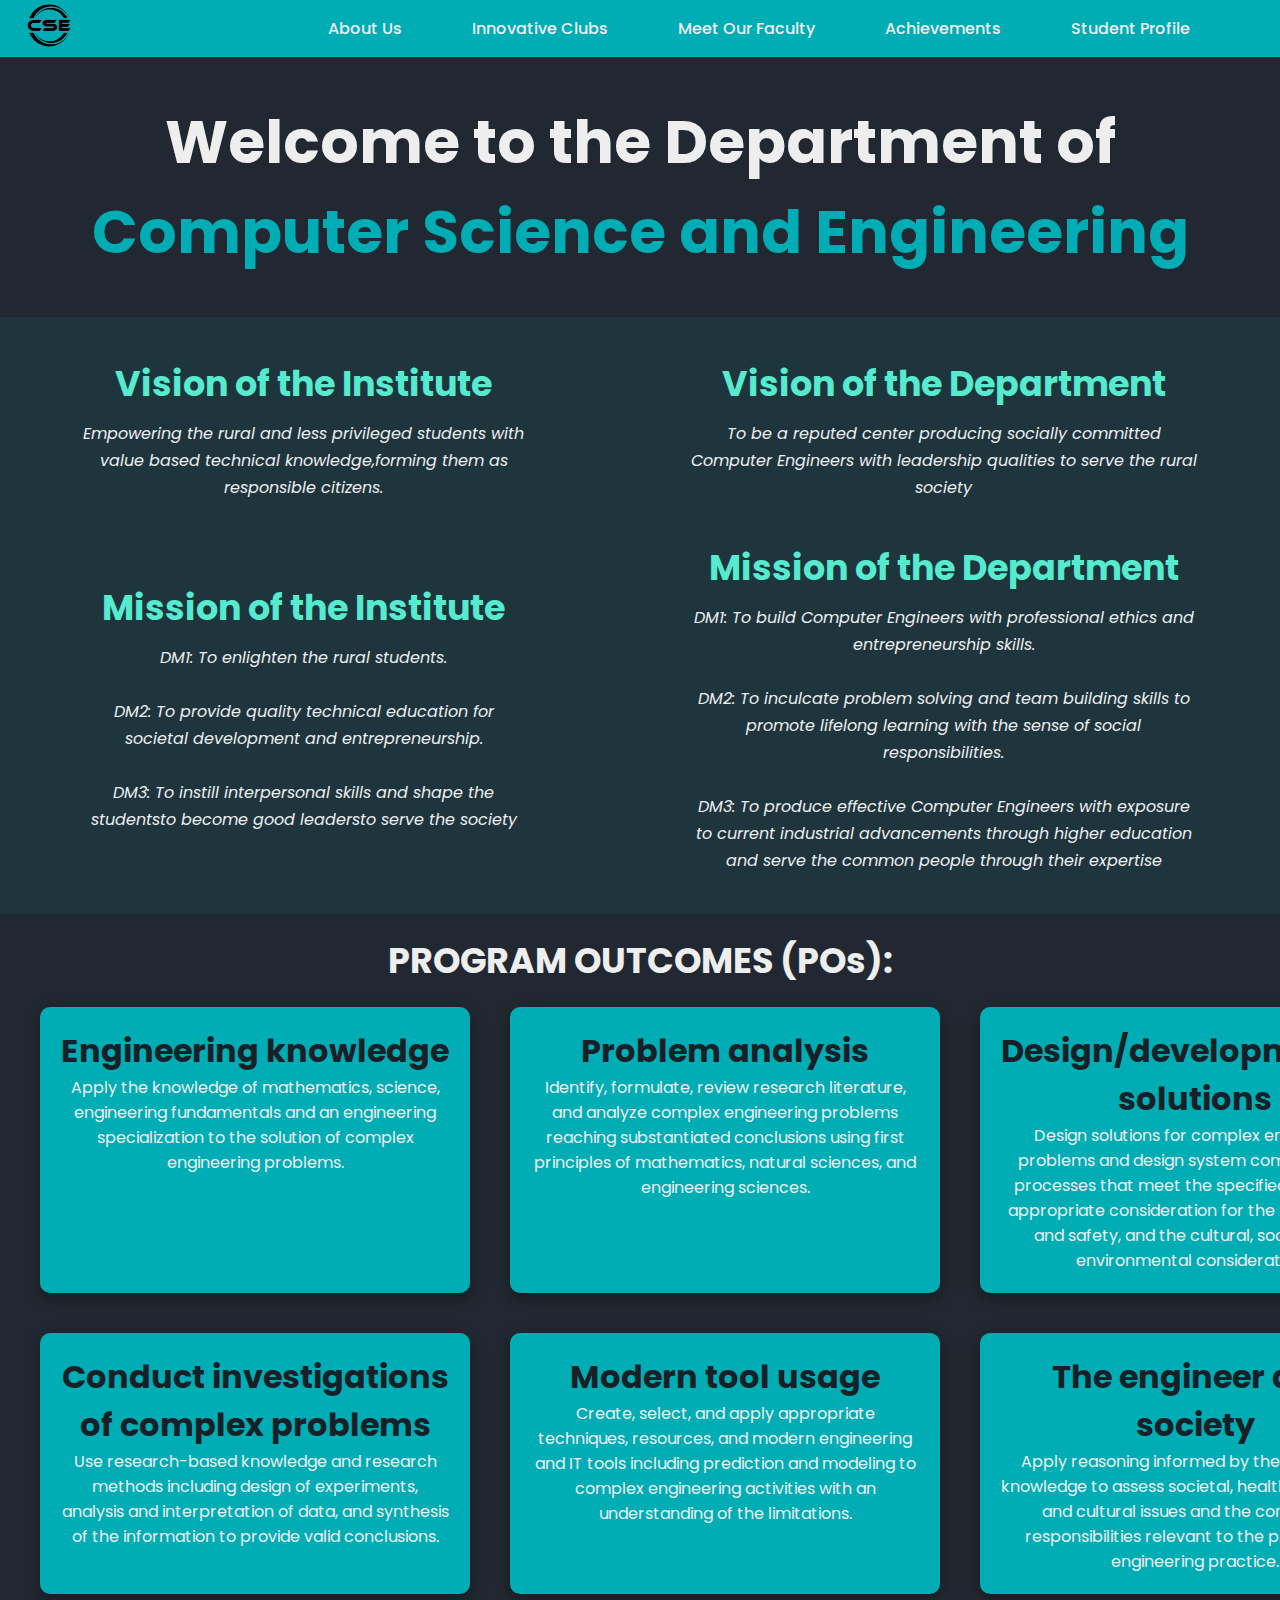
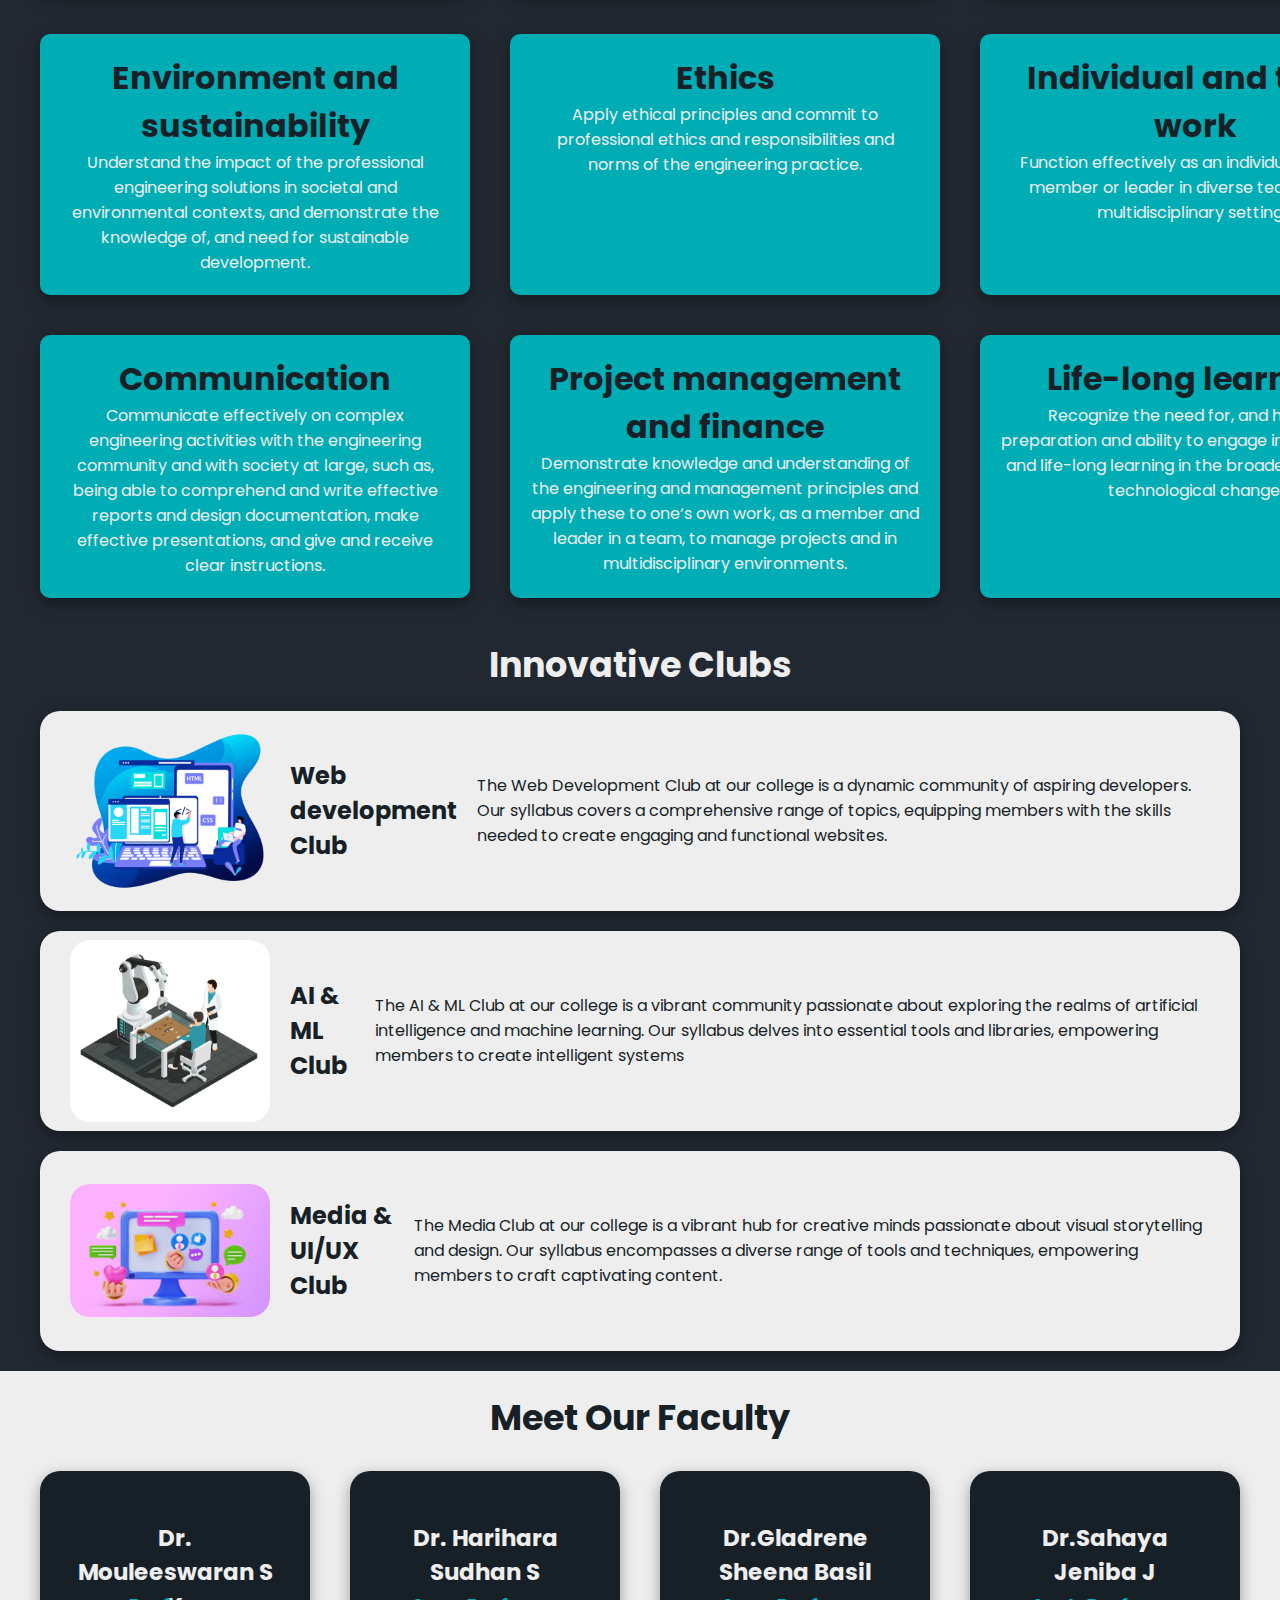
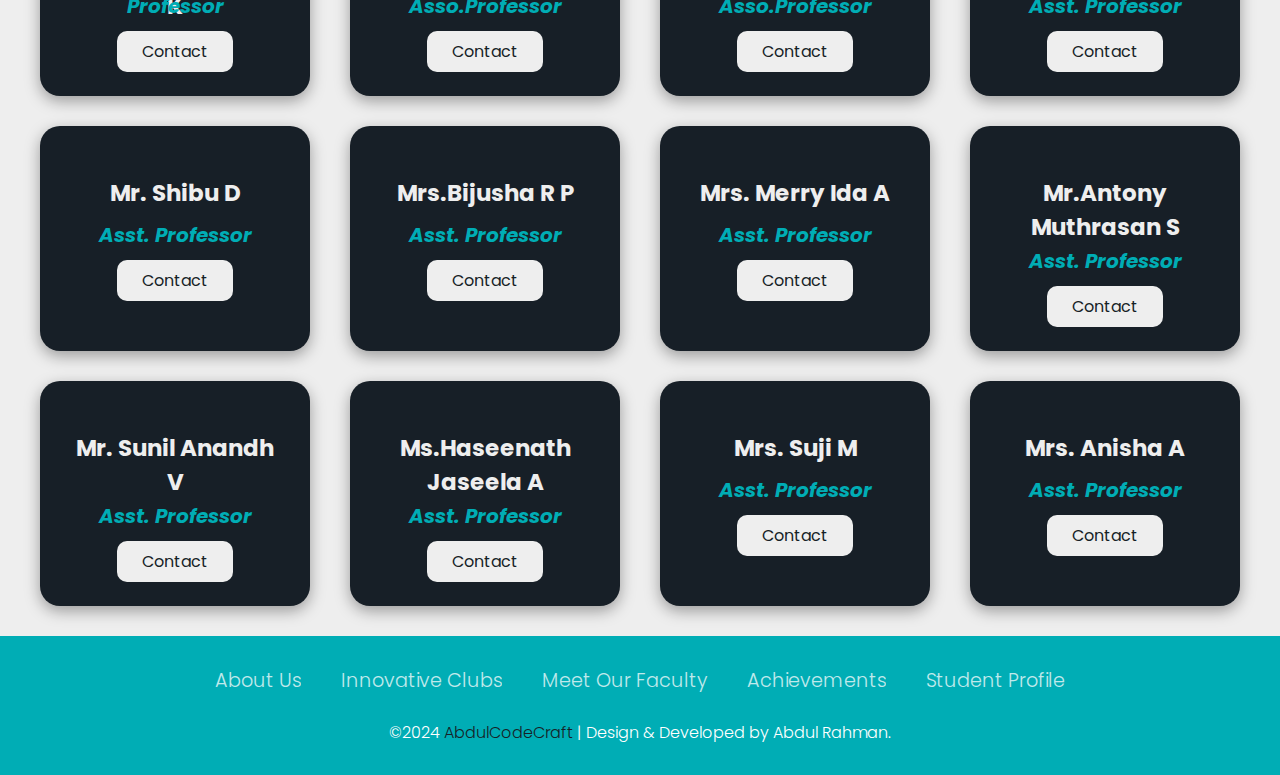
==== index.html @ 97bdfa5d "Initial Commit" ====
<!DOCTYPE html>
<html lang="en">
  <head>
    <meta charset="UTF-8" />
    <meta name="viewport" content="width=device-width, initial-scale=1.0" />
    <link rel="icon" type="image/x-icon" href="/assets/images/transparent.png">
    <link rel="stylesheet" href="assets/style.css" />
    <title>Department of CSE</title>
  </head>
  <body>
    <section id="AboutUs">
      <section class="navbar-section">
        <img src="assets/images/logo.png" alt="" />
        <ul>
          <li><a href="#AboutUs">About Us</a></li>
          <li><a href="#InnovativeClubs">Innovative Clubs</a></li>
          <li><a href="#MeetOurFaculty">Meet Our Faculty</a></li>
          <li><a href="Achievement.html">Achievements</a></li>
          <li>
            <a href="studentProfile.html">Student Profile</a>
          </li>
        </ul>
      </section>

      <section class="about-section">
        <h1>
          Welcome to the Department of <br />
          <span> Computer Science and Engineering</span>
        </h1>
      </section>

      <div class="vs">
        <div class="vision-mission2">
          <div class="vision">
            <h1>Vision of the Institute</h1>

            <p>
              Empowering the rural and less privileged students with value based
              technical knowledge,forming them as responsible citizens.
            </p>
          </div>
          <div class="mission">
            <h1>Mission of the Institute</h1>
            <p>
              DM1: To enlighten the rural students.
              <br />
              <br />
              DM2: To provide quality technical education for societal
              development and entrepreneurship.
              <br />
              <br />
              DM3: To instill interpersonal skills and shape the studentsto
              become good leadersto serve the society
            </p>
          </div>
        </div>
        <div class="vision-mission2">
          <div class="vision">
            <h1>Vision of the Department</h1>

            <p>
              To be a reputed center producing socially committed Computer
              Engineers with leadership qualities to serve the rural society
            </p>
          </div>
          <div class="mission">
            <h1>Mission of the Department</h1>
            <p>
              DM1: To build Computer Engineers with professional ethics and
              entrepreneurship skills.
              <br />
              <br />
              DM2: To inculcate problem solving and team building skills to
              promote lifelong learning with the sense of social
              responsibilities.
              <br />
              <br />
              DM3: To produce effective Computer Engineers with exposure to
              current industrial advancements through higher education and serve
              the common people through their expertise
            </p>
          </div>
        </div>
      </div>

      <section class="program-outcomes">
        <h1 class="headline">PROGRAM OUTCOMES (POs):</h1>
        <div class="main">
          <div>
            <h1>Engineering knowledge</h1>
            <p>
              Apply the knowledge of mathematics, science, engineering
              fundamentals and an engineering specialization to the solution of
              complex engineering problems.
            </p>
          </div>
          <div>
            <h1>Problem analysis</h1>
            <p>
              Identify, formulate, review research literature, and analyze
              complex engineering problems reaching substantiated conclusions
              using first principles of mathematics, natural sciences, and
              engineering sciences.
            </p>
          </div>
          <div>
            <h1>Design/development of solutions</h1>
            <p>
              Design solutions for complex engineering problems and design
              system components or processes that meet the specified needs with
              appropriate consideration for the public health and safety, and
              the cultural, societal, and environmental considerations.
            </p>
          </div>
          <div>
            <h1>Conduct investigations of complex problems</h1>
            <p>
              Use research-based knowledge and research methods including design
              of experiments, analysis and interpretation of data, and synthesis
              of the information to provide valid conclusions.
            </p>
          </div>
          <div>
            <h1>Modern tool usage</h1>
            <p>
              Create, select, and apply appropriate techniques, resources, and
              modern engineering and IT tools including prediction and modeling
              to complex engineering activities with an understanding of the
              limitations.
            </p>
          </div>
          <div>
            <h1>The engineer and society</h1>
            <p>
              Apply reasoning informed by the contextual knowledge to assess
              societal, health, safety, legal and cultural issues and the
              consequent responsibilities relevant to the professional
              engineering practice.
            </p>
          </div>
          <div>
            <h1>Environment and sustainability</h1>
            <p>
              Understand the impact of the professional engineering solutions in
              societal and environmental contexts, and demonstrate the knowledge
              of, and need for sustainable development.
            </p>
          </div>
          <div>
            <h1>Ethics</h1>
            <p>
              Apply ethical principles and commit to professional ethics and
              responsibilities and norms of the engineering practice.
            </p>
          </div>
          <div>
            <h1>Individual and team work</h1>
            <p>
              Function effectively as an individual, and as a member or leader
              in diverse teams, and in multidisciplinary settings.
            </p>
          </div>
          <div>
            <h1>Communication</h1>
            <p>
              Communicate effectively on complex engineering activities with the
              engineering community and with society at large, such as, being
              able to comprehend and write effective reports and design
              documentation, make effective presentations, and give and receive
              clear instructions.
            </p>
          </div>
          <div>
            <h1>Project management and finance</h1>
            <p>
              Demonstrate knowledge and understanding of the engineering and
              management principles and apply these to one‘s own work, as a
              member and leader in a team, to manage projects and in
              multidisciplinary environments.
            </p>
          </div>
          <div>
            <h1>Life-long learning</h1>
            <p>
              Recognize the need for, and have the preparation and ability to
              engage in independent and life-long learning in the broadest
              context of technological change.
            </p>
          </div>
        </div>
      </section>
    </section>

    <section id="InnovativeClubs">
      <section class="innovative-club">
        <h1>Innovative Clubs</h1>
        <div class="club-image">
          <div class="card">
            <img src="assets/images/web.png" alt="" />
            <h2>Web development Club</h2>
            <p>
              The Web Development Club at our college is a dynamic community of
              aspiring developers. Our syllabus covers a comprehensive range of
              topics, equipping members with the skills needed to create
              engaging and functional websites.
            </p>
          </div>
          <div class="card">
            <img src="assets/images/aiml-club.jpg" alt="" />
            <h2>AI & ML Club</h2>
            <p>
              The AI & ML Club at our college is a vibrant community passionate
              about exploring the realms of artificial intelligence and machine
              learning. Our syllabus delves into essential tools and libraries,
              empowering members to create intelligent systems
            </p>
          </div>
          <div class="card">
            <img src="assets/images/media-club.jpg" alt="" />
            <h2>Media & UI/UX Club</h2>
            <p>
              The Media Club at our college is a vibrant hub for creative minds
              passionate about visual storytelling and design. Our syllabus
              encompasses a diverse range of tools and techniques, empowering
              members to craft captivating content.
            </p>
          </div>
        </div>
      </section>
    </section>

    <section id="MeetOurFaculty">
      <section class="faculty-section">
        <h1 class="faculty-heading">Meet Our Faculty</h1>

        <div class="parent-faculty-card">
          <div>
            <div class="faculty-card">
              <h1>Dr. Mouleeswaran S K</h1>
              <h2>Professor</h2>
              <a href="" class="faculty-btn">Contact</a>
            </div>
            <div class="faculty-card">
              <h1>Dr. Harihara Sudhan S</h1>
              <h2>Asso.Professor</h2>
              <a href="" class="faculty-btn">Contact</a>
            </div>
            <div class="faculty-card">
              <h1>Dr.Gladrene Sheena Basil</h1>
              <h2>Asso.Professor</h2>
              <a href="" class="faculty-btn">Contact</a>
            </div>
            <div class="faculty-card">
              <h1>Dr.Sahaya Jeniba J</h1>
              <h2>Asst. Professor</h2>
              <a href="tel:9566576738" class="faculty-btn">Contact</a>
            </div>
          </div>

          <div>
            <div class="faculty-card">
              <h1>Mr. Shibu D</h1>
              <h2>Asst. Professor</h2>
              <a href="" class="faculty-btn">Contact</a>
            </div>
            <div class="faculty-card">
              <h1>Mrs.Bijusha R P</h1>
              <h2>Asst. Professor</h2>
              <a href="" class="faculty-btn">Contact</a>
            </div>
            <div class="faculty-card">
              <h1>Mrs. Merry Ida A</h1>
              <h2>Asst. Professor</h2>
              <a href="tel:9445964299" class="faculty-btn">Contact</a>
            </div>
            <div class="faculty-card">
              <h1>Mr.Antony Muthrasan S</h1>
              <h2>Asst. Professor</h2>
              <a href="tel:9994134713" class="faculty-btn">Contact</a>
            </div>
          </div>

          <div>
            <div class="faculty-card">
              <h1>Mr. Sunil Anandh V</h1>
              <h2>Asst. Professor</h2>
              <a href="tel:9994499202" class="faculty-btn">Contact</a>
            </div>
            <div class="faculty-card">
              <h1>Ms.Haseenath Jaseela A</h1>
              <h2>Asst. Professor</h2>
              <a href="" class="faculty-btn">Contact</a>
            </div>
            <div class="faculty-card">
              <h1>Mrs. Suji M</h1>
              <h2>Asst. Professor</h2>
              <a href="" class="faculty-btn">Contact</a>
            </div>
            <div class="faculty-card">
              <h1>Mrs. Anisha A</h1>
              <h2>Asst. Professor</h2>
              <a href="" class="faculty-btn">Contact</a>
            </div>
          </div>
        </div>
      </section>
    </section>

    <footer class="footer">
      <div class="waves">
        <div class="wave" id="wave1"></div>
        <div class="wave" id="wave2"></div>
        <div class="wave" id="wave3"></div>
        <div class="wave" id="wave4"></div>
      </div>

      <ul class="menu">
        <li class="menu__item">
          <a class="menu__link" href="#AboutUs">About Us</a>
        </li>
        <li class="menu__item">
          <a class="menu__link" href="#InnovativeClubs">Innovative Clubs</a>
        </li>
        <li class="menu__item">
          <a class="menu__link" href="#MeetOurFaculty">Meet Our Faculty</a>
        </li>
        <li class="menu__item">
          <a class="menu__link" href="Achievement.html">Achievements</a>
        </li>
        <li class="menu__item">
          <a class="menu__link" href="studentProfile.html">Student Profile</a>
        </li>
      </ul>
      <p>
        &copy;2024
        <a href="https://github.com/AbdulCodeCraft" class="github" title="click to Source code"
          >AbdulCodeCraft</a
        >
        | Design & Developed by Abdul Rahman.
      </p>
    </footer>
  </body>
</html>
---- assets/style.css ----
@import url('https://fonts.googleapis.com/css2?family=Lexend:wght@100..900&family=Poppins:ital,wght@0,100;0,200;0,300;0,400;0,500;0,600;0,700;0,800;0,900;1,100;1,200;1,300;1,400;1,500;1,600;1,700;1,800;1,900&display=swap');

/* css resetting */
*{
    padding: 0%;
    margin: 0%;
    box-sizing: border-box;
    font-family: "Poppins", sans-serif;
    text-decoration: none;
    /* color: #EEEEEE; */
    list-style: none;
    scroll-behavior: smooth;
}
html{
    scroll-behavior: smooth;
}
body{
    background-color: #222831;
    color: #eeeeee;
}
.navbar-section a{
     color: #EEEEEE;
}
/* navbar section */

.navbar-section{
   
    display: flex;
    align-items: center;
    justify-content: space-between;
    background-color:#00ADB5;
    padding: 0px 20px;
   
}
.navbar-section ul{
    display: flex;
    justify-content: flex-end;
}
.navbar-section ul li a{
    margin-right: 70px;
    font-weight: 500;
    transition: all 0.42s ease;
    
}

.navbar-section ul li a:hover{
    color: #222831;
    transition: all 0.42s ease;
}
.navbar-section img{
    width: 60px;
}

/* .about-section */

.about-section{
   padding: 0px 20px;
}
.about-section h1{
   font-size: 60px;
   padding: 40px 0px;
   text-align: center;
   
}
.about-section h1 span{
    color: #00ADB5;
}

/* vision and mission */
.vs{
    display: grid;
    grid-template-columns: auto auto;
    background-color: rgb(0, 173, 181,0.1);
    margin-bottom: 20px;
}
.vs h1{
    color: #56eace;
}
.vision-mission2{
    display: grid;
   
    gap: 40px;
    margin: 40px 80px;
    text-align: center;
}
.vision-mission2 h1{
    margin-bottom: 10px;
    font-size: 35px;
    
}
.vision-mission2 p{
    line-height: 27px;
    font-style: italic;
  
}

/* program outcomes */

.program-outcomes .main{
    display: grid;
    grid-template-columns: auto auto auto;
    padding: 0px 20px;
    gap: 40px;
    margin: 20px;
    text-align: center;
    
}
.main div{
    background-color: #00ADB5;
    padding: 20px ;
    border-radius: 10px;
    scale: 1;
    transition: all 0.42s ease;
    width: 430px;
    box-shadow: rgba(0, 0, 0, 0.35) 0px 5px 15px;
}
.main div:hover{
    scale: 1.05;
    transition: all 0.42 ease;
}
.main div h1{
    color: #171f27;
}
.program-outcomes .headline{
    font-size: 35px;
    text-align: center;
}

/* innovative club */
.innovative-club{
    padding: 0px 20px;
}
.innovative-club h1{
   text-align: center;
}

.innovative-club img{
    width: 200px;
    border-radius: 20px;
}
#MeetOurFaculty{
    padding: 0%;
}
.card{
    display: flex;
    align-items: center;
    gap: 20px;
    background-color: #EEEEEE ;
    color: #171f27;
    padding: 0px 30px;
    border-radius: 20px;
    margin: 20px;
    height: 200px;
    box-shadow: rgba(0, 0, 0, 0.35) 0px 5px 15px;
    transition: all 1s ease;
}
.card:hover{
     transition: all 1s ease;
     background: linear-gradient(to right,#00ADB5,pink);
}
.innovative-club h1{
    font-size: 35px;
    padding-top: 20px;
}

/* meet out faculty */
.faculty-section{
    background-color: #EEEEEE;
    margin-bottom: 0%;
    padding-bottom: 0%;
    
}

.faculty-section h1{
    color: #171f27;
    text-align: center;
    font-size: 35px;
    padding-top: 20px;
  
    height: 80px;
   
}
.faculty-heading{
    margin: 20px 0px;

}
.faculty-card{
    background-color: red;
    width: 300px;
    height: 225px;
    border-radius: 20px;
    padding: 30px;
    padding-bottom: 40px;
    text-align: center;
    display: flex;
    flex-direction: column;
    justify-content: center;
    align-items: center;
    gap: 10px;
    background-color: #171f27;
    box-shadow: rgba(0, 0, 0, 0.35) 0px 5px 15px;
    /* box-shadow: rgba(164, 97, 227, 0.35) 0px 5px 15px; */
   
    transition: all 1s ease;
}
.faculty-card:hover{
    transform: skew(2deg);
    /* transform: translate(23px); */
    transition: all 1s ease;
    
}
.faculty-card img{
   width: 150px;
   border-radius: 50%;
   box-shadow: rgba(164, 97, 227, 0.35) 0px 5px 15px;
}
.faculty-card h1{
    font-size: 23px;
    color: #EEEEEE;
}
.faculty-section h2{
    font-size: 20px;
    font-style: italic;
    color: #00ADB5;
}
.faculty-btn{
    background-color: #EEEEEE;
    color: #171f27;
    padding: 8px 25px;
    border-radius: 10px;
    transition: all 0.42s ease;
    margin-bottom: 20px;
 
}
.faculty-btn:hover{
    background-color: #00ADB5;
    color: #EEEEEE;
    transition: all 0.42s ease;
}
.faculty-card-container{
    display: flex;  
}
.parent-faculty-card div{
    display: flex;
    justify-content: space-around;
    align-items: center;
    margin: 0px 20px;
    padding-bottom: 30px;
}

.footer {
    position: relative;
    width: 100%;
    background: #00ADB5;
    color: #171f27;
    min-height: 100px;
    padding: 20px 50px;
    
    display: flex;
    justify-content: center;
    align-items: center;
    flex-direction: column;
  }
  
  .social-icon,
  .menu {
    position: relative;
    display: flex;
    justify-content: center;
    align-items: center;
    margin: 10px 0;
    flex-wrap: wrap;
  }
  
  .social-icon__item,
  .menu__item {
    list-style: none;
  }
  
 
  .social-icon__link:hover {
    transform: translateY(-10px);
  }
  
  .menu__link {
    font-size: 1.2rem;
    color: #fff;
    margin: 0 20px;
    display: inline-block;
    transition: 0.5s;
    text-decoration: none;
    opacity: 0.75;
    font-weight: 300;
  }
  
  .menu__link:hover {
    opacity: 1;
    color: #171f27;
  }
  
  .footer p {
    color: #fff;
    margin: 15px 0 10px 0;
    font-size: 1rem;
    font-weight: 300;
  }
  .github{
    color: #171f27;
    transition: all 0.42s ease;
  }
  .github :hover{
    color: #222831;
    transition: all 0.42s ease;
  }
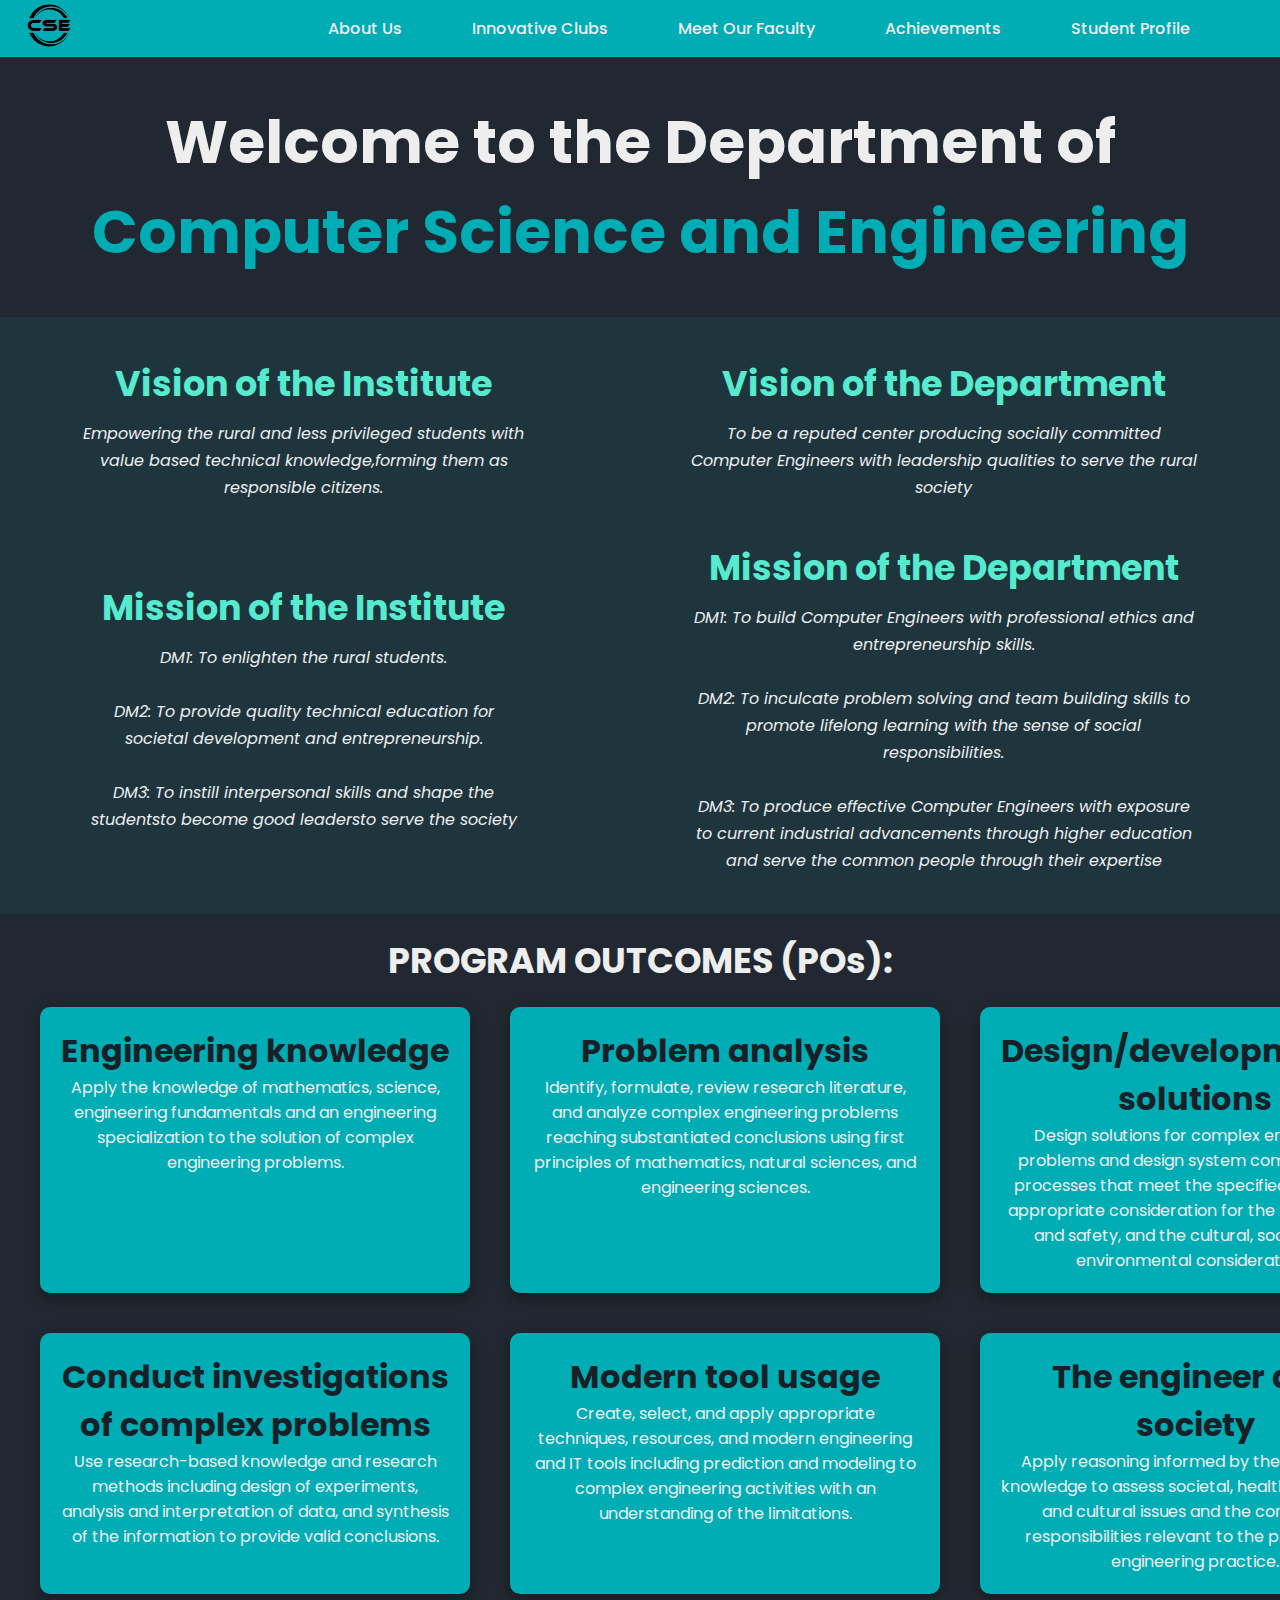
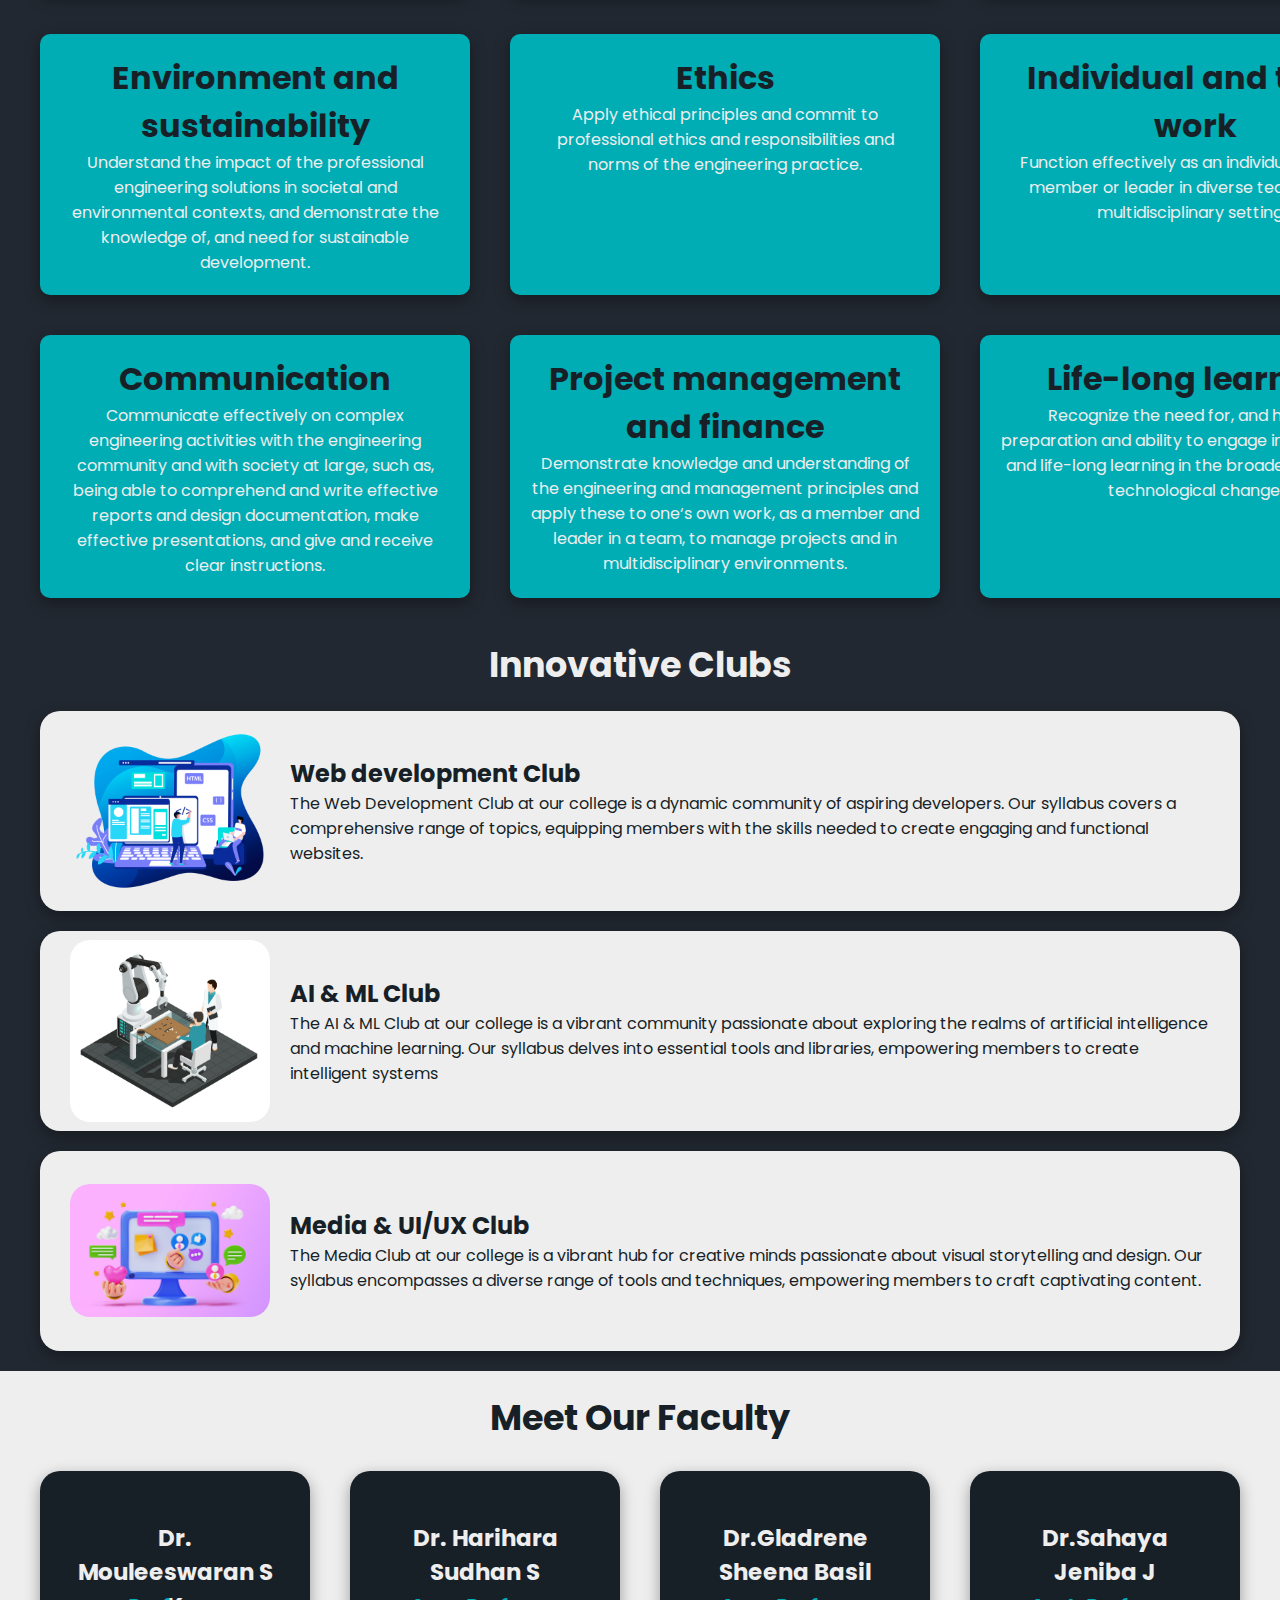
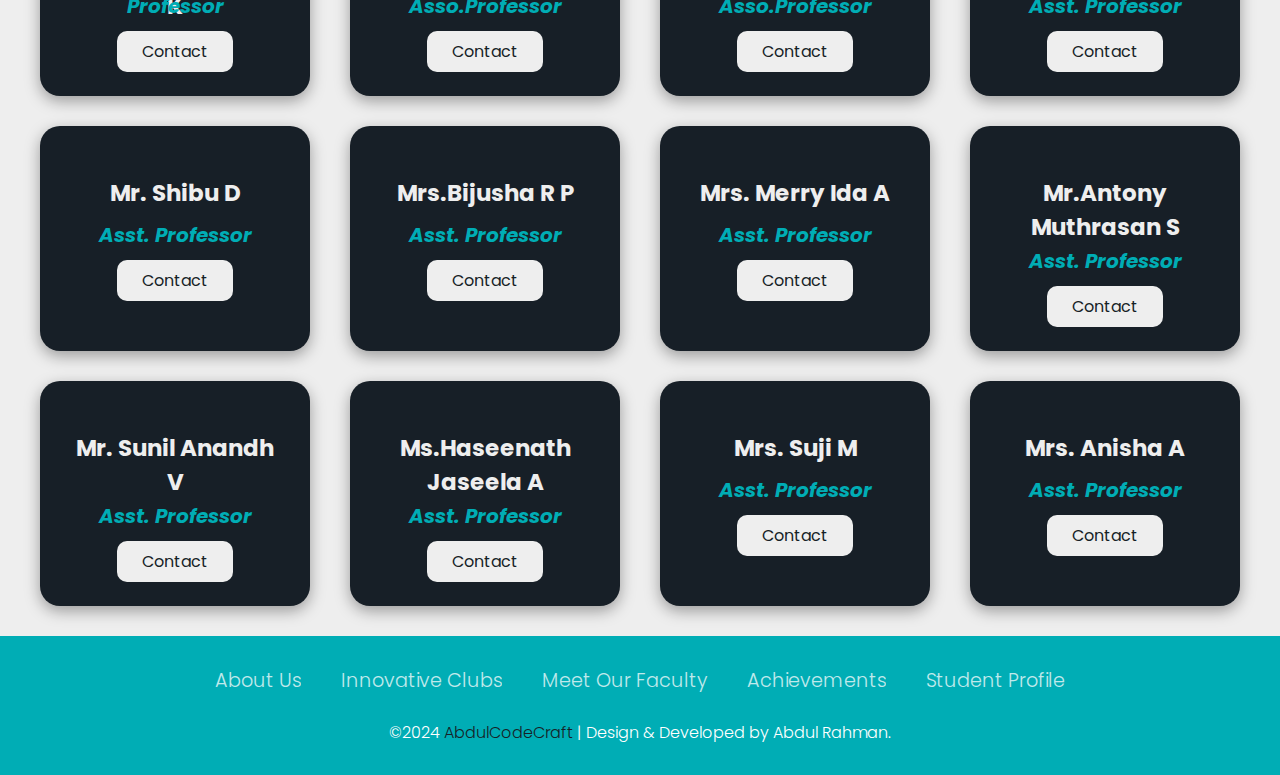
==== commit 9bf4cbe4: "mobile responsive css except index.html navbar" ====
--- a/index.html
+++ b/index.html
@@ -197,33 +197,39 @@
         <div class="club-image">
           <div class="card">
             <img src="assets/images/web.png" alt="" />
-            <h2>Web development Club</h2>
+            <div>
+              <h2>Web development Club</h2>
             <p>
               The Web Development Club at our college is a dynamic community of
               aspiring developers. Our syllabus covers a comprehensive range of
               topics, equipping members with the skills needed to create
               engaging and functional websites.
             </p>
+            </div>
           </div>
           <div class="card">
             <img src="assets/images/aiml-club.jpg" alt="" />
-            <h2>AI & ML Club</h2>
+            <div>
+              <h2>AI & ML Club</h2>
             <p>
               The AI & ML Club at our college is a vibrant community passionate
               about exploring the realms of artificial intelligence and machine
               learning. Our syllabus delves into essential tools and libraries,
               empowering members to create intelligent systems
             </p>
+            </div>
           </div>
           <div class="card">
             <img src="assets/images/media-club.jpg" alt="" />
-            <h2>Media & UI/UX Club</h2>
+            <div>
+              <h2>Media & UI/UX Club</h2>
             <p>
               The Media Club at our college is a vibrant hub for creative minds
               passionate about visual storytelling and design. Our syllabus
               encompasses a diverse range of tools and techniques, empowering
               members to craft captivating content.
             </p>
+            </div>
           </div>
         </div>
       </section>
--- a/assets/style.css
+++ b/assets/style.css
@@ -129,7 +129,10 @@
 /* innovative club */
 .innovative-club{
     padding: 0px 20px;
-}
+    
+   
+}
+
 .innovative-club h1{
    text-align: center;
 }
@@ -313,4 +316,64 @@
     transition: all 0.42s ease;
   }
 
-  
+  @media only screen and (max-width: 600px) {
+   .navbar-section ul{
+    display: inline;
+   }
+   .about-section h1{
+    font-size: 30px;
+   }
+   .vs{
+    display: inline;
+    gap: 40px;
+   }
+   .vision-mission2{
+    margin: 10px;
+    gap: 20px;
+   }
+   .vision-mission2 h1{
+    font-size: 30px;
+   }
+   .program-outcomes .main{
+    display: flex;
+    flex-direction: column;
+    align-items: center;
+    gap: 10px;
+   }
+   .main div{
+    margin-top: 30px;
+    
+    width: 280px;
+   }
+   .program-outcomes .headline{
+    font-size: 30px;
+    margin: 0px 10px;
+   
+  }
+  .club-image{
+    display: flex;
+    flex-direction: column;
+}
+.club-image .card{
+    display: flex;
+    flex-direction: column;
+    height: 700px;
+    padding-top: 40px;
+    
+}
+
+.parent-faculty-card div{
+  display: flex;
+    flex-direction: column;
+    justify-content: center;
+   margin: 20px;
+}
+.faculty-card{
+    height: 200px;
+    padding: 20px;
+    padding-top: 40px;
+}
+.faculty-btn{
+   margin: 30px;
+}
+  }
